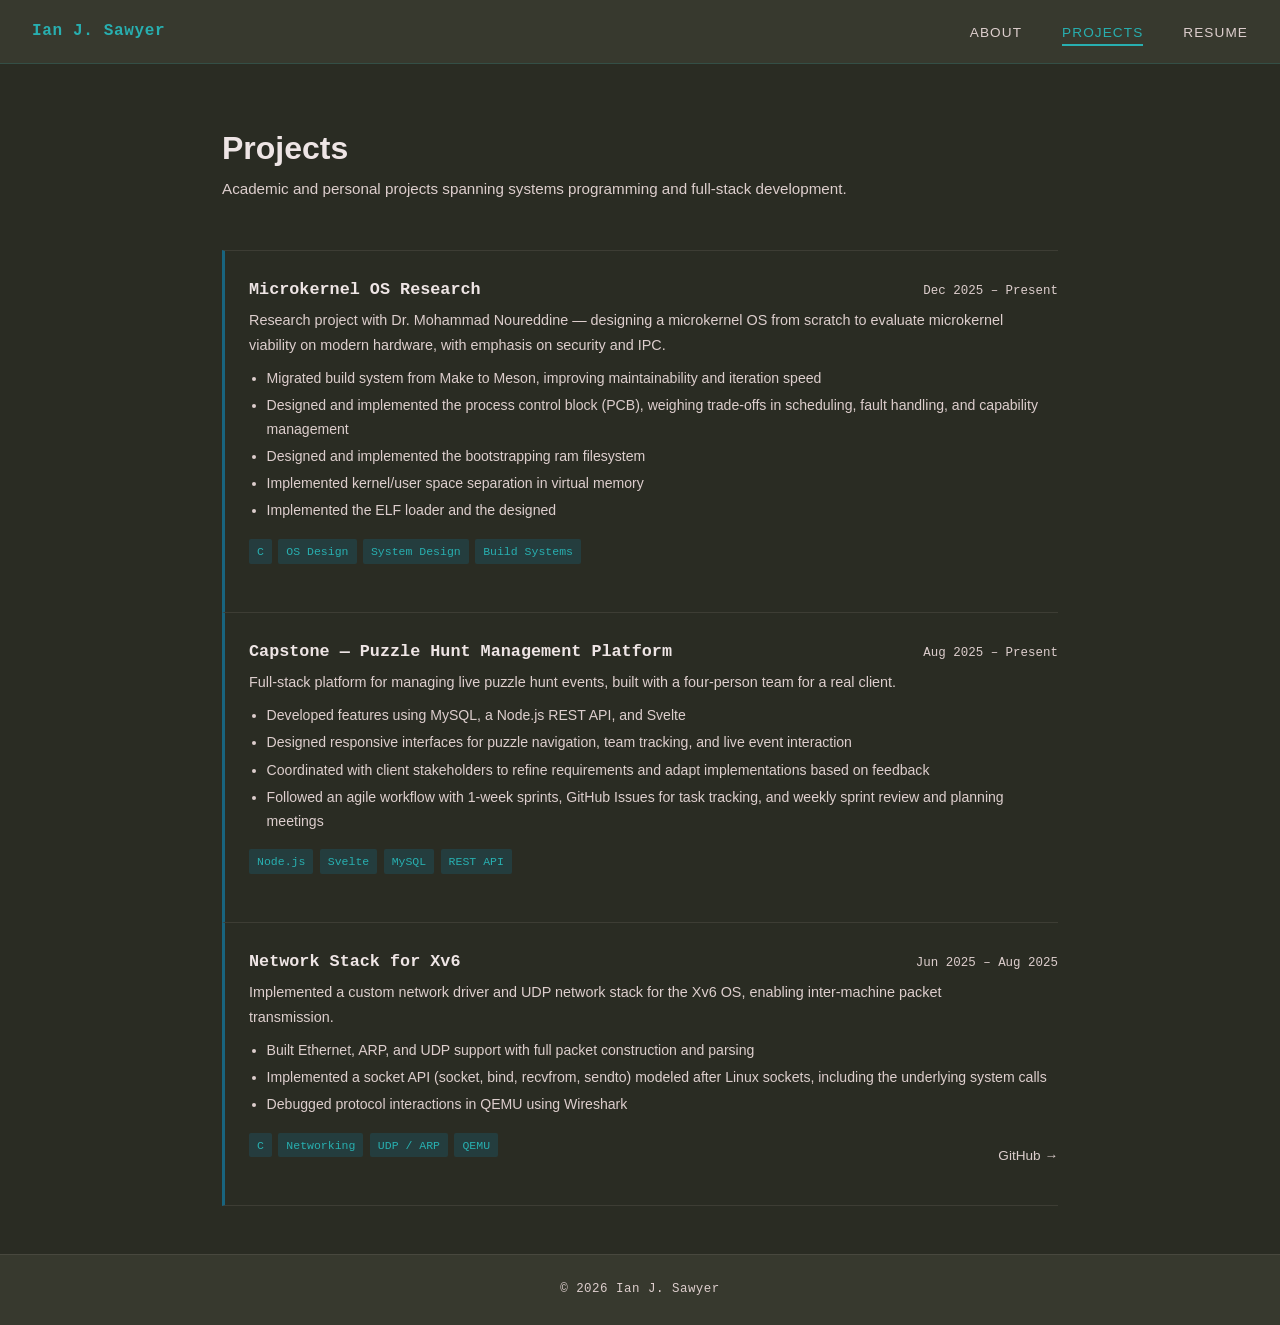
==== projects.html @ 46b3dbd0 "init" ====
<!doctype html>
<html lang="en">
  <head>
    <meta charset="UTF-8" />
    <meta name="viewport" content="width=device-width, initial-scale=1.0" />
    <title>Projects — Ian J. Sawyer</title>
    <link rel="stylesheet" href="style.css" />
  </head>
  <body>
    <nav>
      <a href="index.html" class="nav-brand">Ian J. Sawyer</a>
      <button class="menu-toggle" aria-label="Toggle navigation">
        <span></span>
        <span></span>
        <span></span>
      </button>
      <ul class="nav-links">
        <li><a href="index.html">About</a></li>
        <li><a href="projects.html">Projects</a></li>
        <li><a href="resume.html">Resume</a></li>
      </ul>
    </nav>

    <main>
      <div class="container">
        <div class="page-hero">
          <h1>Projects</h1>
          <p>
            Academic and personal projects spanning systems programming and
            full-stack development.
          </p>
        </div>

        <div class="project-list">

          <div class="project-row">
            <div class="project-row-header">
              <h3>Microkernel OS Research</h3>
              <span class="date">Dec 2025 – Present</span>
            </div>
            <p class="project-hook">
              Research project with Dr. Mohammad Noureddine — designing a microkernel OS from
              scratch to evaluate microkernel viability on modern hardware, with emphasis on
              security and IPC.
            </p>
            <ul class="project-bullets">
              <li>Migrated build system from Make to Meson, improving maintainability and iteration speed</li>
              <li>Designed and implemented the process control block (PCB), weighing trade-offs in scheduling, fault handling, and capability management</li>
              <li>Designed and implemented the bootstrapping ram filesystem</li>
              <li>Implemented kernel/user space separation in virtual memory</li>
              <li>Implemented the ELF loader and the designed</li>
            </ul>
            <div class="project-footer">
              <div class="project-tags">
                <span class="project-tag">C</span>
                <span class="project-tag">OS Design</span>
                <span class="project-tag">System Design</span>
                <span class="project-tag">Build Systems</span>
              </div>
            </div>
          </div>

          <div class="project-row">
            <div class="project-row-header">
              <h3>Capstone — Puzzle Hunt Management Platform</h3>
              <span class="date">Aug 2025 – Present</span>
            </div>
            <p class="project-hook">
              Full-stack platform for managing live puzzle hunt events, built with a four-person
              team for a real client.
            </p>
            <ul class="project-bullets">
              <li>Developed features using MySQL, a Node.js REST API, and Svelte</li>
              <li>Designed responsive interfaces for puzzle navigation, team tracking, and live event interaction</li>
              <li>Coordinated with client stakeholders to refine requirements and adapt implementations based on feedback</li>
              <li>Followed an agile workflow with 1-week sprints, GitHub Issues for task tracking, and weekly sprint review and planning meetings</li>
            </ul>
            <div class="project-footer">
              <div class="project-tags">
                <span class="project-tag">Node.js</span>
                <span class="project-tag">Svelte</span>
                <span class="project-tag">MySQL</span>
                <span class="project-tag">REST API</span>
              </div>
            </div>
          </div>

          <div class="project-row">
            <div class="project-row-header">
              <h3>Network Stack for Xv6</h3>
              <span class="date">Jun 2025 – Aug 2025</span>
            </div>
            <p class="project-hook">
              Implemented a custom network driver and UDP network stack for the Xv6 OS,
              enabling inter-machine packet transmission.
            </p>
            <ul class="project-bullets">
              <li>Built Ethernet, ARP, and UDP support with full packet construction and parsing</li>
              <li>Implemented a socket API (socket, bind, recvfrom, sendto) modeled after Linux sockets, including the underlying system calls</li>
              <li>Debugged protocol interactions in QEMU using Wireshark</li>
            </ul>
            <div class="project-footer">
              <div class="project-tags">
                <span class="project-tag">C</span>
                <span class="project-tag">Networking</span>
                <span class="project-tag">UDP / ARP</span>
                <span class="project-tag">QEMU</span>
              </div>
              <div class="project-links">
                <a href="https://github.com/ians7/xv6_network_stack" target="_blank">GitHub →</a>
              </div>
            </div>
          </div>

        </div>
      </div>
    </main>

    <footer>
      <p>&copy; 2026 Ian J. Sawyer</p>
    </footer>

    <script src="main.js"></script>
  </body>
</html>
---- style.css ----
/* ─── Reset ──────────────────────────────────────── */
*, *::before, *::after {
  box-sizing: border-box;
  margin: 0;
  padding: 0;
}

/* ─── Variables ──────────────────────────────────── */
:root {
  --charcoal:   #37392e;
  --blue-slate: #19647e;
  --teal:       #28afb0;
  --dust-grey:  #ddcecd;
  --parchment:  #eee5e5;

  --bg:         #2a2c23;
  --bg-raised:  #37392e;
  --bg-card:    #404539;
  --text:       #eee5e5;
  --text-muted: #ddcecd;
  --accent:     #28afb0;
  --accent-dim: #19647e;
  --border:     rgba(40, 175, 176, 0.18);
  --border-dim: rgba(221, 206, 205, 0.1);
}

/* ─── Base ───────────────────────────────────────── */
html {
  scroll-behavior: smooth;
}

body {
  background-color: var(--bg);
  color: var(--text);
  font-family: -apple-system, BlinkMacSystemFont, 'Segoe UI', Roboto, sans-serif;
  font-size: 16px;
  line-height: 1.7;
  min-height: 100vh;
  display: flex;
  flex-direction: column;
}

main {
	display: inline-block;
}

a {
  color: var(--accent);
  text-decoration: none;
}

a:hover {
  text-decoration: underline;
}

h1, h2, h3 {
  line-height: 1.3;
}

/* ─── Container ──────────────────────────────────── */
.container {
  max-width: 900px;
  margin: 0 auto;
  padding: 0 2rem;
}

/* ─── Nav ────────────────────────────────────────── */
nav {
  background: var(--bg-raised);
  border-bottom: 1px solid var(--border);
  position: sticky;
  top: 0;
  z-index: 100;
  padding: 0 2rem;
  height: 64px;
  display: flex;
  align-items: center;
  justify-content: space-between;
}

.nav-brand {
  font-family: 'Courier New', monospace;
  font-size: 1rem;
  font-weight: bold;
  color: var(--teal);
  text-decoration: none;
  letter-spacing: 0.04em;
}

.nav-links {
  list-style: none;
  display: flex;
  gap: 2.5rem;
}

.nav-links a {
  color: var(--text-muted);
  text-decoration: none;
  font-size: 0.85rem;
  letter-spacing: 0.08em;
  text-transform: uppercase;
  transition: color 0.2s;
  position: relative;
  padding-bottom: 2px;
}

.nav-links a::after {
  content: '';
  position: absolute;
  bottom: -4px;
  left: 0;
  width: 0;
  height: 2px;
  background: var(--accent);
  transition: width 0.2s;
}

.nav-links a:hover,
.nav-links a.active {
  color: var(--accent);
  text-decoration: none;
}

.nav-links a:hover::after,
.nav-links a.active::after {
  width: 100%;
}

.menu-toggle {
  display: none;
  flex-direction: column;
  gap: 5px;
  cursor: pointer;
  background: none;
  border: none;
  padding: 4px;
}

.menu-toggle span {
  display: block;
  width: 24px;
  height: 2px;
  background: var(--text-muted);
  transition: all 0.25s;
}

/* ─── Hero (index.html) ──────────────────────────── */
.hero {
  display: flex;
  padding: 5rem 2rem 2rem;
}

.hero-content {
  max-width: 900px;
  margin: 0 auto;
  width: 100%;
}

.hero-label {
  font-family: 'Courier New', monospace;
  color: var(--accent);
  font-size: 0.9rem;
  margin-bottom: 1.5rem;
  letter-spacing: 0.05em;
}

.hero-name {
  font-family: 'Courier New', monospace;
  font-size: clamp(2.5rem, 6vw, 4.5rem);
  font-weight: bold;
  color: var(--parchment);
  letter-spacing: -0.02em;
  margin-bottom: 0.5rem;
}

.hero-title {
  font-size: clamp(1.1rem, 2.5vw, 1.5rem);
  color: var(--accent);
  margin-bottom: 0.5rem;
  font-weight: 500;
}

.hero-sub {
  font-size: 1rem;
  color: var(--text-muted);
  max-width: 480px;
}

/* ─── Section base ───────────────────────────────── */
.section {
  padding: 2rem 0;
  border-top: 1px solid var(--border-dim);
}

.section-header {
  display: flex;
  align-items: baseline;
  gap: 1rem;
  margin-bottom: 2rem;
}

.section-num {
  font-family: 'Courier New', monospace;
  font-size: 0.8rem;
  color: var(--accent);
  opacity: 0.6;
}

.section-header h2 {
  font-size: 1.6rem;
  color: var(--text);
}

/* ─── About section (index.html) ─────────────────── */
.about-body {
  display: flex;
  flex-direction: column;
  gap: 1rem;
  color: var(--text-muted);
  max-width: 680px;
  margin-bottom: 3rem;
	margin-top: -1.5rem;
}

.focus-areas h3 {
  font-size: 0.8rem;
  text-transform: uppercase;
  letter-spacing: 0.1em;
  color: var(--text-muted);
  margin-bottom: 0.75rem;
}

.tags {
  display: flex;
  flex-wrap: wrap;
  gap: 0.5rem;
}

.tag {
  font-family: 'Courier New', monospace;
  font-size: 0.78rem;
  padding: 0.3rem 0.75rem;
  border: 1px solid var(--accent-dim);
  color: var(--teal);
  border-radius: 2px;
  letter-spacing: 0.03em;
}

/* ─── Page hero (projects, resume) ───────────────── */
.page-hero {
  padding: 4rem 0 0;
}

.page-hero h1 {
  font-size: 2rem;
  margin-bottom: 0.4rem;
}

.page-hero p {
  color: var(--text-muted);
  font-size: 0.95rem;
}

/* ─── Projects page ──────────────────────────────── */
.project-list {
  display: flex;
  flex-direction: column;
  padding: 3rem 0;
}

.project-row {
  border-left: 3px solid var(--accent-dim);
  border-top: 1px solid var(--border-dim);
  padding: 1.75rem 0 1.75rem 1.5rem;
  transition: border-left-color 0.2s;
}

.project-row:last-child {
  border-bottom: 1px solid var(--border-dim);
}

.project-row:hover {
  border-left-color: var(--accent);
}

.project-row-header {
  display: flex;
  justify-content: space-between;
  align-items: baseline;
  margin-bottom: 0.4rem;
  gap: 1rem;
}

.project-row-header h3 {
  font-family: 'Courier New', monospace;
  font-size: 1.05rem;
  color: var(--text);
}

.project-row-header .date {
  font-family: 'Courier New', monospace;
  font-size: 0.78rem;
  color: var(--text-muted);
  white-space: nowrap;
}

.project-hook {
  font-size: 0.9rem;
  color: var(--text-muted);
  margin-bottom: 0.6rem;
  max-width: 760px;
}

.project-bullets {
  padding-left: 1.1rem;
  color: var(--text-muted);
  font-size: 0.88rem;
  margin-bottom: 1rem;
  display: flex;
  flex-direction: column;
  gap: 0.2rem;
}

.project-footer {
  display: flex;
  justify-content: space-between;
  align-items: center;
  flex-wrap: wrap;
  gap: 0.75rem;
}

.project-tags {
  display: flex;
  flex-wrap: wrap;
  gap: 0.4rem;
  margin-bottom: 1.25rem;
}

.project-tag {
  font-family: 'Courier New', monospace;
  font-size: 0.72rem;
  padding: 0.15rem 0.5rem;
  background: rgba(25, 100, 126, 0.3);
  color: var(--teal);
  border-radius: 2px;
}

.project-links {
  display: flex;
  gap: 1.25rem;
  font-size: 0.85rem;
}

.project-links a {
  color: var(--text-muted);
  transition: color 0.2s;
}

.project-links a:hover {
  color: var(--accent);
  text-decoration: none;
}

/* ─── Resume page ────────────────────────────────── */
.resume-wrapper {
  padding-bottom: 4rem;
}

.resume-header {
  padding: 3rem 0 1.5rem;
  border-bottom: 2px solid var(--accent);
  margin-bottom: 2.5rem;
  display: flex;
  justify-content: space-between;
  align-items: flex-start;
}

.resume-header-main {
  flex: 1;
}

.resume-header h1 {
  font-family: 'Courier New', monospace;
  font-size: 2rem;
  color: var(--text);
  margin-bottom: 0.25rem;
}

.resume-header .resume-title {
  color: var(--accent);
  font-size: 1rem;
  margin-bottom: 0.75rem;
}

.resume-contact {
  display: flex;
  flex-wrap: wrap;
  gap: 1.5rem;
  font-size: 0.85rem;
  color: var(--text-muted);
}

.resume-contact a {
  color: var(--text-muted);
}

.resume-contact a:hover {
  color: var(--accent);
}


.btn {
  display: inline-block;
  padding: 0.5rem 1.25rem;
  font-size: 0.82rem;
  letter-spacing: 0.06em;
  text-transform: uppercase;
  border: 1px solid var(--accent);
  color: var(--accent);
  background: transparent;
  cursor: pointer;
  transition: background 0.2s, color 0.2s;
  font-family: 'Courier New', monospace;
}

.btn:hover {
  background: var(--accent);
  color: var(--charcoal);
}

.resume-section {
  margin-bottom: 2.5rem;
}

.resume-section > h2 {
  font-size: 0.78rem;
  text-transform: uppercase;
  letter-spacing: 0.14em;
  color: var(--accent);
  margin-bottom: 1.25rem;
  padding-bottom: 0.4rem;
  border-bottom: 1px solid var(--accent-dim);
}

.resume-item {
  margin-bottom: 1.75rem;
}

.resume-item:last-child {
  margin-bottom: 0;
}

.resume-item-header {
  display: flex;
  justify-content: space-between;
  align-items: baseline;
  margin-bottom: 0.2rem;
}

.resume-item-header h3 {
  font-size: 1rem;
  color: var(--text);
  font-weight: 600;
}

.resume-item-header .date,
.activity-list .date {
  font-size: 0.78rem;
  color: var(--text-muted);
  font-family: 'Courier New', monospace;
  white-space: nowrap;
}

.resume-item .org {
  font-size: 0.88rem;
  color: var(--accent);
  margin-bottom: 0.6rem;
}

.resume-item ul {
  padding-left: 1.2rem;
  color: var(--text-muted);
  font-size: 0.9rem;
}

.resume-item ul li {
  margin-bottom: 0.25rem;
}

.activity-list {
  list-style: none;
  padding-left: 0;
}

.activity-list li {
  display: flex;
  justify-content: space-between;
  align-items: baseline;
}

.resume-item p {
  color: var(--text-muted);
  font-size: 0.9rem;
  max-width: 680px;
}

.skills-grid {
  display: flex;
  flex-direction: column;
  gap: 0.5rem;
}

.skill-group {
  display: flex;
  align-items: baseline;
  gap: 1rem;
}

.skill-group h3 {
  font-size: 0.75rem;
  text-transform: uppercase;
  letter-spacing: 0.1em;
  color: var(--text-muted);
  min-width: 160px;
  flex-shrink: 0;
}

.skill-list {
  font-family: 'Courier New', monospace;
  font-size: 0.85rem;
  color: var(--text);
}

/* ─── Footer ─────────────────────────────────────── */
footer {
  background: var(--bg-raised);
  border-top: 1px solid var(--border-dim);
  padding: 1.5rem 2rem;
  text-align: center;
  font-size: 0.78rem;
  color: var(--text-muted);
  font-family: 'Courier New', monospace;
  letter-spacing: 0.04em;
}

/* ─── Responsive ─────────────────────────────────── */
@media (max-width: 640px) {
  .menu-toggle {
    display: flex;
  }

  .nav-links {
    display: none;
    position: absolute;
    top: 64px;
    left: 0;
    right: 0;
    background: var(--bg-raised);
    border-bottom: 1px solid var(--border);
    flex-direction: column;
    gap: 0;
    padding: 0;
  }

  .nav-links.open {
    display: flex;
  }

  .nav-links li {
    width: 100%;
  }

  .nav-links a {
    display: block;
    padding: 1rem 2rem;
    border-bottom: 1px solid var(--border-dim);
  }

  .nav-links a::after {
    display: none;
  }

  .hero {
    padding: 3rem 1.5rem;
  }

  .resume-item-header {
    flex-direction: column;
    gap: 0.1rem;
  }

  .resume-contact {
    gap: 0.5rem;
  }
}

/* ─── Print (resume.html) ────────────────────────── */
@media print {
  :root {
    --bg:         #ffffff;
    --bg-raised:  #ffffff;
    --bg-card:    #ffffff;
    --text:       #1a1a1a;
    --text-muted: #444444;
    --accent:     #19647e;
    --accent-dim: #19647e;
    --border:     #cccccc;
    --border-dim: #cccccc;
  }

  nav,
  .btn,
  footer {
    display: none !important;
  }

  body {
    background: #fff;
    color: #1a1a1a;
  }

  .container {
    max-width: 100%;
    padding: 0;
  }

  .resume-header {
    padding-top: 0;
  }
}
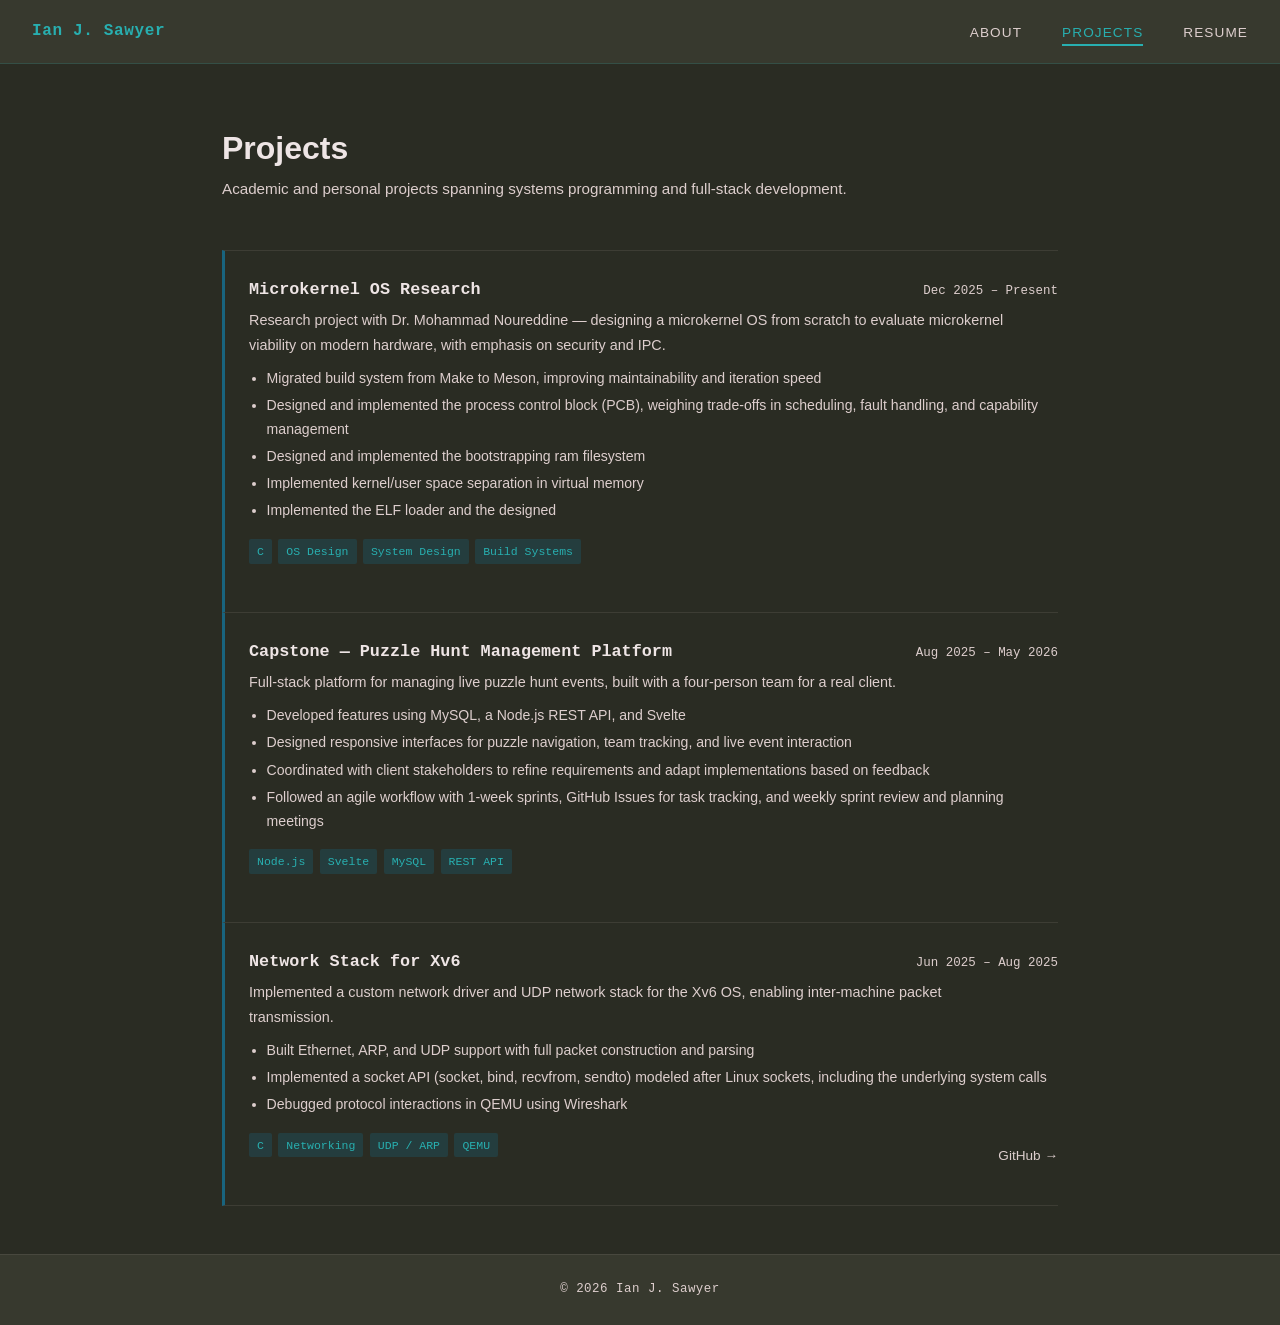
==== commit 0d49fab8: "Updated for graduation" ====
--- a/projects.html
+++ b/projects.html
@@ -63,7 +63,7 @@
           <div class="project-row">
             <div class="project-row-header">
               <h3>Capstone — Puzzle Hunt Management Platform</h3>
-              <span class="date">Aug 2025 – Present</span>
+              <span class="date">Aug 2025 – May 2026</span>
             </div>
             <p class="project-hook">
               Full-stack platform for managing live puzzle hunt events, built with a four-person
--- a/style.css
+++ b/style.css
@@ -41,7 +41,7 @@
 }
 
 main {
-	display: inline-block;
+	display: block; 
 }
 
 a {
@@ -109,10 +109,12 @@
   position: absolute;
   bottom: -4px;
   left: 0;
-  width: 0;
+  width: 100%;
   height: 2px;
   background: var(--accent);
-  transition: width 0.2s;
+  transform: scaleX(0);
+  transform-origin: left;
+  transition: transform 0.2s;
 }
 
 .nav-links a:hover,
@@ -123,7 +125,7 @@
 
 .nav-links a:hover::after,
 .nav-links a.active::after {
-  width: 100%;
+  transform: scaleX(1);
 }
 
 .menu-toggle {
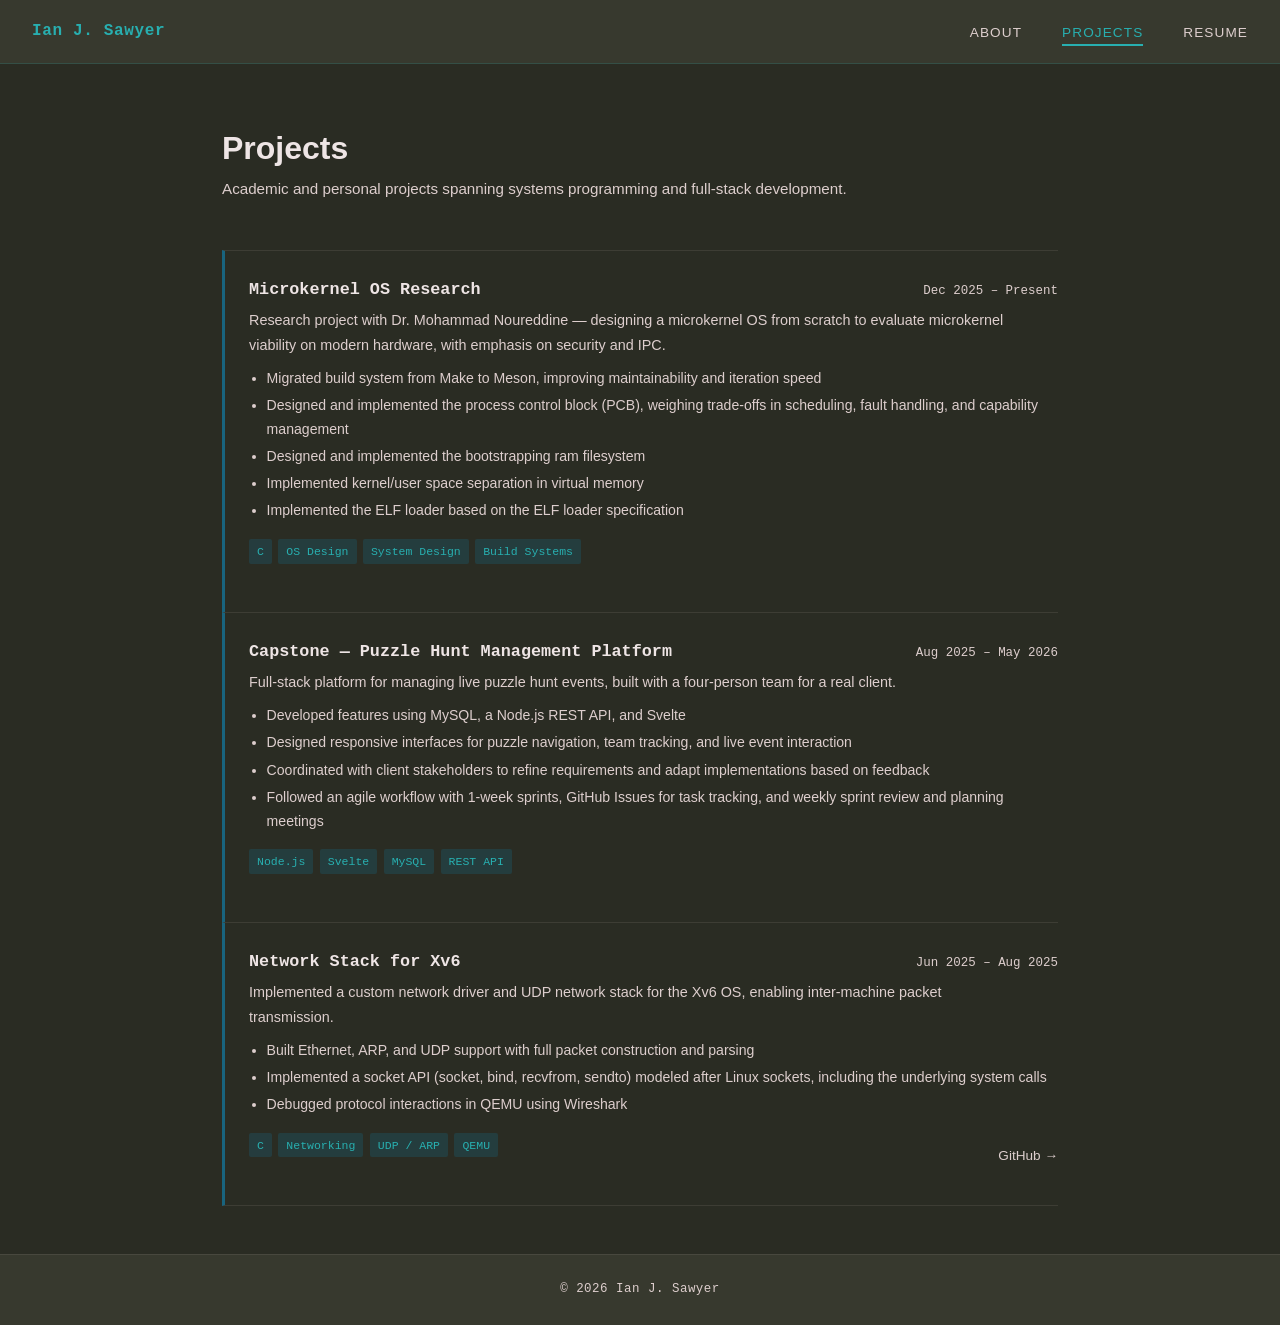
==== commit 71cf849d: "Update resume: new job, GPA, microkernel bullets Co-Authored-By: Claude Fable 5 <noreply@anthropic.c" ====
--- a/projects.html
+++ b/projects.html
@@ -48,7 +48,7 @@
               <li>Designed and implemented the process control block (PCB), weighing trade-offs in scheduling, fault handling, and capability management</li>
               <li>Designed and implemented the bootstrapping ram filesystem</li>
               <li>Implemented kernel/user space separation in virtual memory</li>
-              <li>Implemented the ELF loader and the designed</li>
+              <li>Implemented the ELF loader based on the ELF loader specification</li>
             </ul>
             <div class="project-footer">
               <div class="project-tags">
